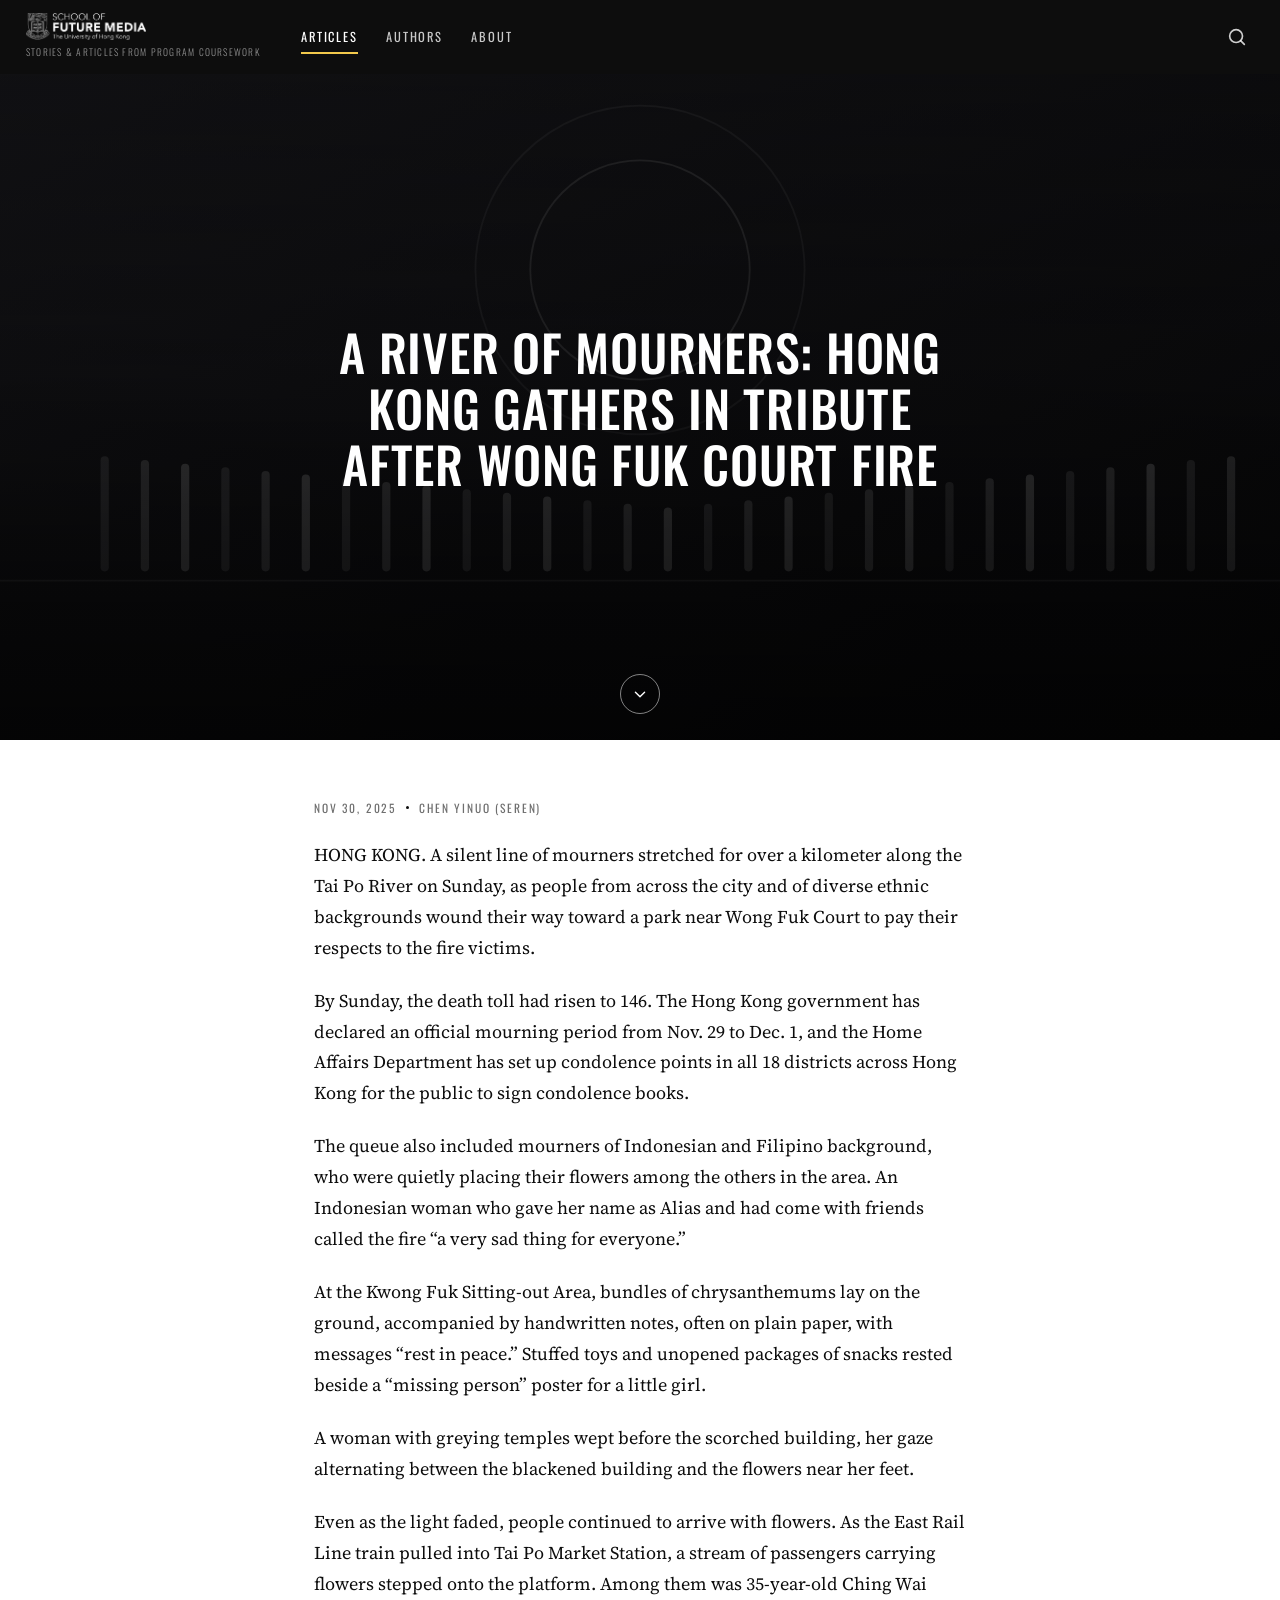
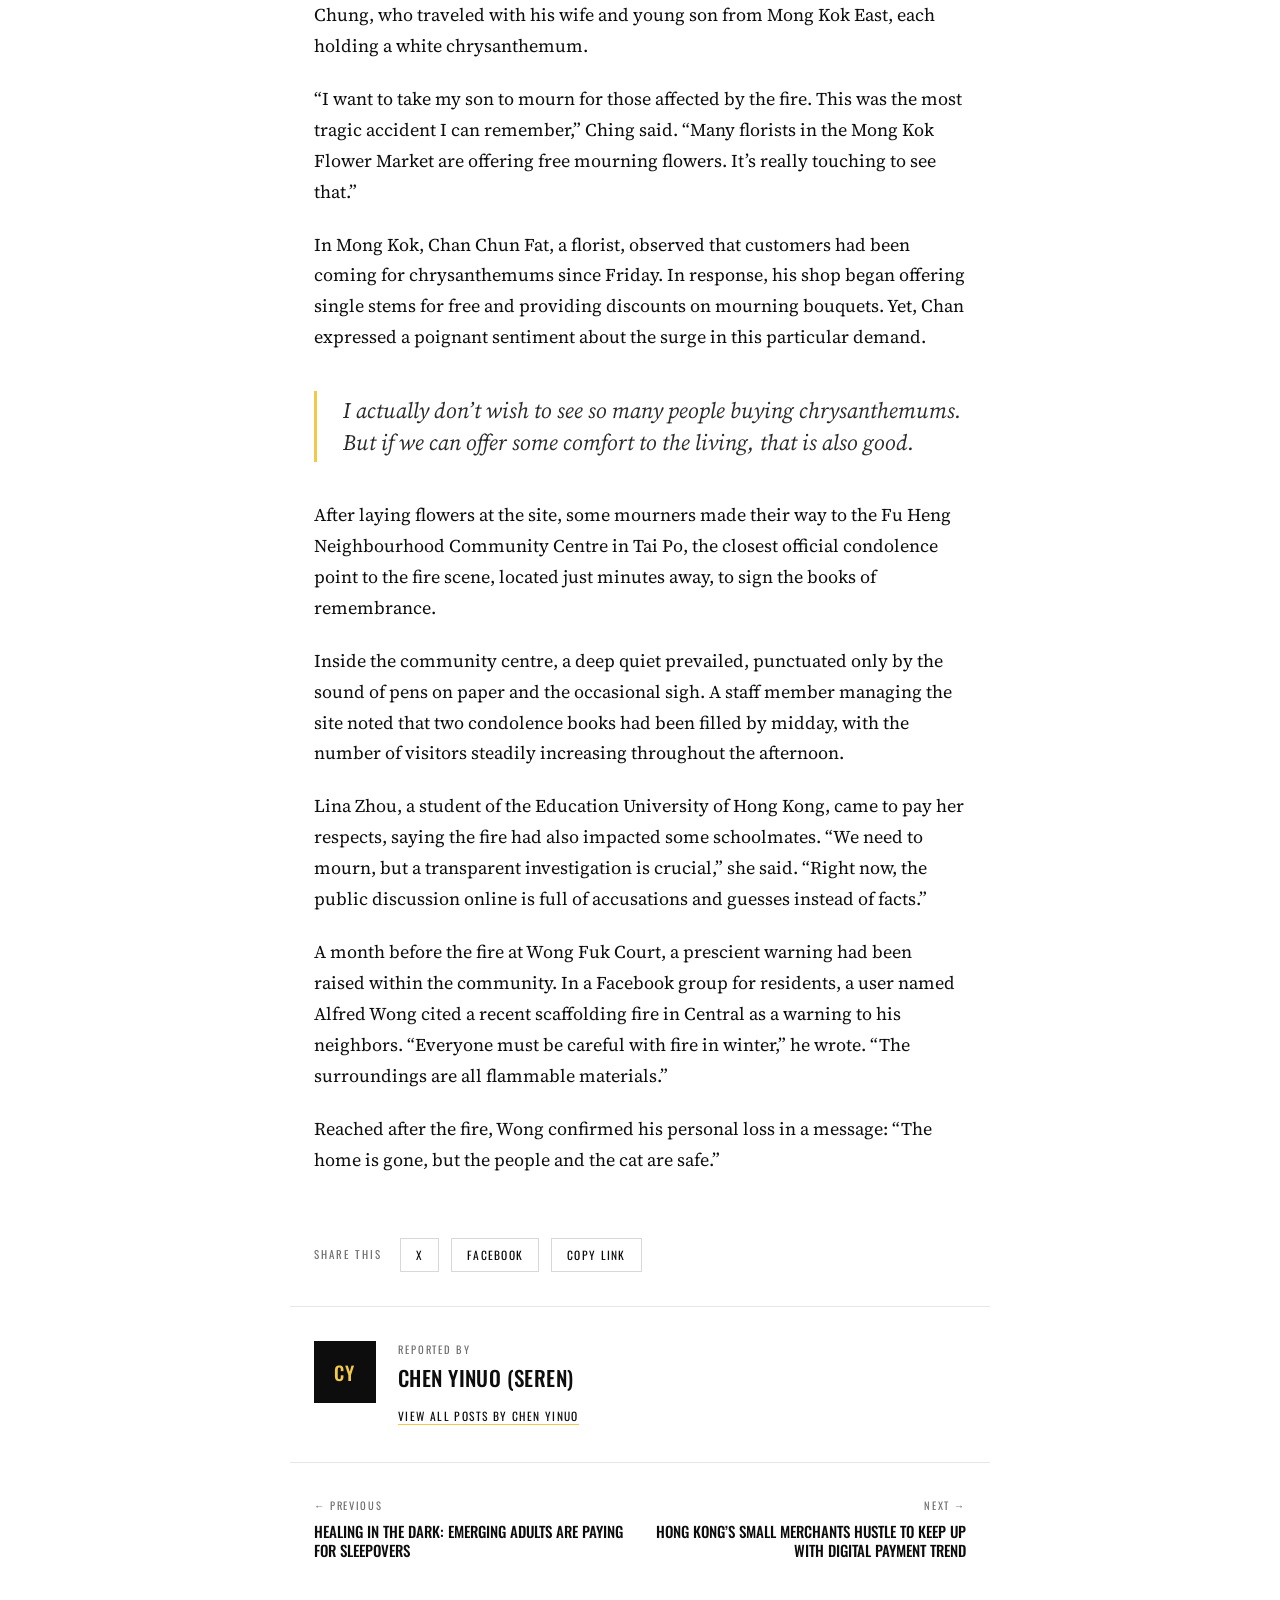
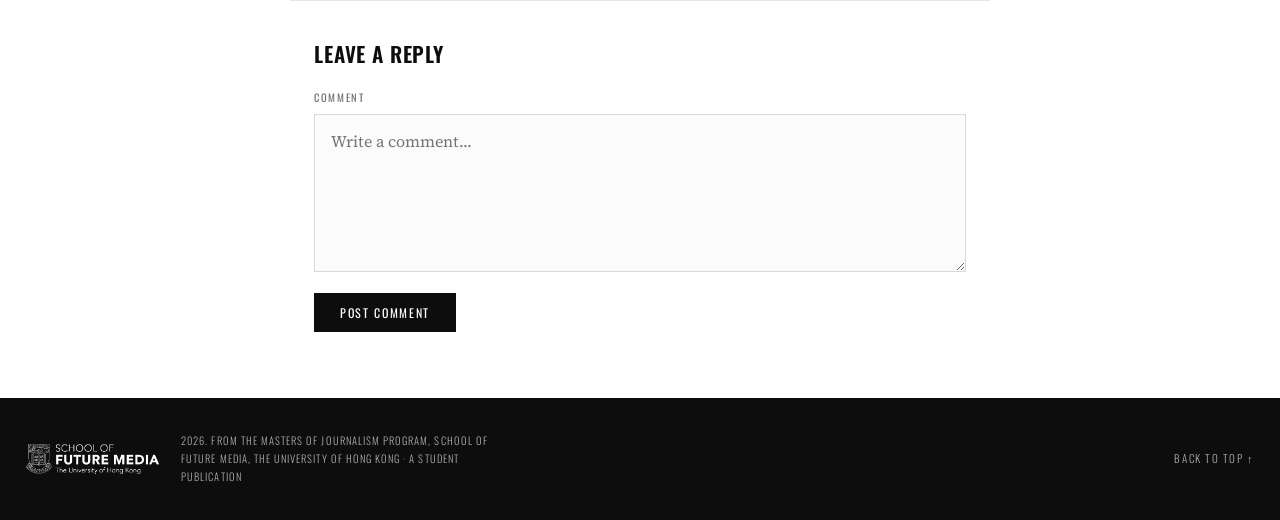
==== sfm-site/stories/fire.html @ 0f034060 "Add files via upload" ====
<!DOCTYPE html>
<html lang="en">
<head>
<meta charset="utf-8">
<meta name="viewport" content="width=device-width, initial-scale=1">
<title>A river of mourners: Hong Kong gathers in tribute after Wong Fuk Court fire &middot; Stories from SFM</title>
<link rel="preconnect" href="https://fonts.googleapis.com">
<link rel="preconnect" href="https://fonts.gstatic.com" crossorigin>
<link href="https://fonts.googleapis.com/css2?family=Oswald:wght@300;400;500;600;700&family=Source+Serif+4:opsz,wght@8..60,400;8..60,600&display=swap" rel="stylesheet">
<link rel="stylesheet" href="../style.css">
</head>
<body>

<a class="skip" href="#main">Skip to article</a>

<header class="topbar">
  <div class="topbar__inner">
    <a class="masthead" href="../index.html">
      <img class="masthead__logo" src="../img/sofm-logo-white.png"
           alt="School of Future Media, The University of Hong Kong">
      <span class="masthead__tag">Stories &amp; Articles from Program Coursework</span>
    </a>
    <nav class="nav" aria-label="Main">
      <a class="nav__link is-current" href="../articles.html" aria-current="page">Articles</a>
      <a class="nav__link" href="../authors.html">Authors</a>
      <a class="nav__link" href="../about.html">About</a>
    </nav>
    <button class="search" type="button" id="searchOpen" aria-label="Open search">
      <svg viewBox="0 0 24 24" fill="none" stroke="currentColor" stroke-width="1.8" aria-hidden="true">
        <circle cx="11" cy="11" r="7"/><path d="M20 20 L16.2 16.2" stroke-linecap="round"/>
      </svg>
    </button>
  </div>
</header>

<div class="modal" id="searchModal" role="dialog" aria-modal="true" aria-label="Search" hidden>
  <button class="modal__close" type="button" id="searchClose" aria-label="Close search">
    <svg viewBox="0 0 24 24" fill="none" stroke="currentColor" stroke-width="1.6" aria-hidden="true">
      <path d="M6 6 L18 18 M18 6 L6 18" stroke-linecap="round"/>
    </svg>
  </button>
  <div class="modal__inner">
    <label class="modal__label" for="searchField">Search this publication</label>
    <input class="modal__field" id="searchField" type="search" placeholder="Type and press enter" autocomplete="off">
  </div>
</div>

<main id="main">
<article>

  <header class="hero">
    <img class="hero__img" src="../img/fire.svg" alt="">
    <div class="hero__text">
      <h1 class="hero__title">A river of mourners: Hong Kong gathers in tribute after Wong Fuk Court fire</h1>
    </div>
    <a class="hero__cue" href="#body" aria-label="Scroll to article">
      <svg viewBox="0 0 24 24" fill="none" stroke="currentColor" stroke-width="1.5" aria-hidden="true">
        <path d="M7 10 L12 15 L17 10" stroke-linecap="round" stroke-linejoin="round"/>
      </svg>
    </a>
  </header>

  <div class="prose" id="body">

    <p class="prose__meta">
      <time datetime="2025-11-30">Nov 30, 2025</time>
      <span class="dot dot--dark"></span>
      Chen Yinuo (Seren)
    </p>

    <p class="lede">HONG KONG. A silent line of mourners stretched for over a kilometer along the Tai Po River on Sunday, as people from across the city and of diverse ethnic backgrounds wound their way toward a park near Wong Fuk Court to pay their respects to the fire victims.</p>

    <p>By Sunday, the death toll had risen to 146. The Hong Kong government has declared an official mourning period from Nov. 29 to Dec. 1, and the Home Affairs Department has set up condolence points in all 18 districts across Hong Kong for the public to sign condolence books.</p>

    <p>The queue also included mourners of Indonesian and Filipino background, who were quietly placing their flowers among the others in the area. An Indonesian woman who gave her name as Alias and had come with friends called the fire &ldquo;a very sad thing for everyone.&rdquo;</p>

    <p>At the Kwong Fuk Sitting-out Area, bundles of chrysanthemums lay on the ground, accompanied by handwritten notes, often on plain paper, with messages &ldquo;rest in peace.&rdquo; Stuffed toys and unopened packages of snacks rested beside a &ldquo;missing person&rdquo; poster for a little girl.</p>

    <p>A woman with greying temples wept before the scorched building, her gaze alternating between the blackened building and the flowers near her feet.</p>

    <p>Even as the light faded, people continued to arrive with flowers. As the East Rail Line train pulled into Tai Po Market Station, a stream of passengers carrying flowers stepped onto the platform. Among them was 35-year-old Ching Wai Chung, who traveled with his wife and young son from Mong Kok East, each holding a white chrysanthemum.</p>

    <p>&ldquo;I want to take my son to mourn for those affected by the fire. This was the most tragic accident I can remember,&rdquo; Ching said. &ldquo;Many florists in the Mong Kok Flower Market are offering free mourning flowers. It&rsquo;s really touching to see that.&rdquo;</p>

    <p>In Mong Kok, Chan Chun Fat, a florist, observed that customers had been coming for chrysanthemums since Friday. In response, his shop began offering single stems for free and providing discounts on mourning bouquets. Yet, Chan expressed a poignant sentiment about the surge in this particular demand.</p>

    <blockquote class="pull">
      <p>I actually don&rsquo;t wish to see so many people buying chrysanthemums. But if we can offer some comfort to the living, that is also good.</p>
    </blockquote>

    <p>After laying flowers at the site, some mourners made their way to the Fu Heng Neighbourhood Community Centre in Tai Po, the closest official condolence point to the fire scene, located just minutes away, to sign the books of remembrance.</p>

    <p>Inside the community centre, a deep quiet prevailed, punctuated only by the sound of pens on paper and the occasional sigh. A staff member managing the site noted that two condolence books had been filled by midday, with the number of visitors steadily increasing throughout the afternoon.</p>

    <p>Lina Zhou, a student of the Education University of Hong Kong, came to pay her respects, saying the fire had also impacted some schoolmates. &ldquo;We need to mourn, but a transparent investigation is crucial,&rdquo; she said. &ldquo;Right now, the public discussion online is full of accusations and guesses instead of facts.&rdquo;</p>

    <p>A month before the fire at Wong Fuk Court, a prescient warning had been raised within the community. In a Facebook group for residents, a user named Alfred Wong cited a recent scaffolding fire in Central as a warning to his neighbors. &ldquo;Everyone must be careful with fire in winter,&rdquo; he wrote. &ldquo;The surroundings are all flammable materials.&rdquo;</p>

    <p>Reached after the fire, Wong confirmed his personal loss in a message: &ldquo;The home is gone, but the people and the cat are safe.&rdquo;</p>

  </div>

  <div class="share">
    <span class="share__label">Share this</span>
    <a class="share__btn" href="#">X</a>
    <a class="share__btn" href="#">Facebook</a>
    <a class="share__btn" href="#">Copy link</a>
  </div>

  <aside class="byline">
    <div class="byline__avatar" aria-hidden="true">CY</div>
    <div class="byline__body">
      <p class="byline__kicker">Reported by</p>
      <h2 class="byline__name">Chen Yinuo (Seren)</h2>
      <a class="byline__link" href="../authors.html">View all posts by Chen Yinuo</a>
    </div>
  </aside>

  <nav class="adjacent" aria-label="More articles">
    <a class="adjacent__item" href="sleepover.html">
      <span class="adjacent__label">&larr; Previous</span>
      <span class="adjacent__title">Healing in the dark: emerging adults are paying for sleepovers</span>
    </a>
    <a class="adjacent__item adjacent__item--next" href="payments.html">
      <span class="adjacent__label">Next &rarr;</span>
      <span class="adjacent__title">Hong Kong&rsquo;s small merchants hustle to keep up with digital payment trend</span>
    </a>
  </nav>

  <section class="respond">
    <h2 class="respond__title">Leave a reply</h2>
    <label class="respond__label" for="comment">Comment</label>
    <textarea class="respond__field" id="comment" rows="5" placeholder="Write a comment..."></textarea>
    <button class="respond__btn" type="button">Post comment</button>
  </section>

</article>
</main>

<footer class="footer">
  <div class="footer__inner">
    <img class="footer__logo" src="../img/sofm-logo-white.png"
         alt="School of Future Media, The University of Hong Kong">
    <span class="footer__note">2026. From the Masters of Journalism Program, School of Future Media, The University of Hong Kong &middot; A student publication</span>
    <a class="footer__top" href="#main">Back to top &uarr;</a>
  </div>
</footer>

<script>
(function () {
  var modal = document.getElementById('searchModal');
  var field = document.getElementById('searchField');
  function open()  { modal.hidden = false; document.body.classList.add('is-locked'); field.focus(); }
  function close() { modal.hidden = true;  document.body.classList.remove('is-locked'); }
  document.getElementById('searchOpen').addEventListener('click', open);
  document.getElementById('searchClose').addEventListener('click', close);
  modal.addEventListener('click', function (e) { if (e.target === modal) close(); });
  document.addEventListener('keydown', function (e) { if (e.key === 'Escape' && !modal.hidden) close(); });
})();
</script>
</body>
</html>
---- sfm-site/style.css ----
/* ============================================================
   Stories from SFM — core stylesheet
   Sections: 1 tokens · 2 base · 3 topbar · 4 grid · 5 footer
   ============================================================ */

/* --- 1. Tokens ------------------------------------------- */

:root {
  --ink:        #0d0d0d;
  --ink-soft:   #1a1a1a;
  --paper:      #ffffff;
  --muted:      #6f6f6f;
  --accent:     #f2c94c;

  --display: "Oswald", "Arial Narrow", sans-serif;
  --body:    "Source Serif 4", Georgia, serif;

  --bar-h:   74px;
  --gap:     2px;
}

/* --- 2. Base --------------------------------------------- */

*, *::before, *::after { box-sizing: border-box; }

html { -webkit-text-size-adjust: 100%; }

body {
  margin: 0;
  background: var(--paper);
  color: var(--ink);
  font-family: var(--body);
  line-height: 1.6;
}

img { display: block; max-width: 100%; }
a { color: inherit; text-decoration: none; }

.visually-hidden {
  position: absolute;
  width: 1px; height: 1px;
  padding: 0; margin: -1px;
  overflow: hidden;
  clip: rect(0 0 0 0);
  white-space: nowrap;
}

.skip {
  position: absolute;
  left: 8px; top: -60px;
  z-index: 200;
  padding: 10px 16px;
  background: var(--accent);
  color: var(--ink);
  font-family: var(--display);
  font-size: 13px;
  letter-spacing: .08em;
  text-transform: uppercase;
  transition: top .15s;
}
.skip:focus { top: 8px; }

:focus-visible {
  outline: 2px solid var(--accent);
  outline-offset: 2px;
}

/* --- 3. Topbar ------------------------------------------- */

.topbar {
  position: fixed;
  inset: 0 0 auto 0;
  z-index: 100;
  height: var(--bar-h);
  background: var(--ink);
}

.topbar__inner {
  display: flex;
  align-items: center;
  gap: 40px;
  height: 100%;
  padding: 0 26px;
}

.masthead {
  flex: none;
  display: flex;
  flex-direction: column;
  align-items: flex-start;
  justify-content: center;
  gap: 5px;
}

.masthead__logo {
  height: 27px;
  width: auto;
}

.masthead__tag {
  font-family: var(--display);
  font-size: 9.5px;
  font-weight: 300;
  letter-spacing: .13em;
  text-transform: uppercase;
  color: rgba(255,255,255,.55);
  white-space: nowrap;
}

.nav {
  display: flex;
  align-items: center;
  gap: 28px;
  overflow-x: auto;
  scrollbar-width: none;
}
.nav::-webkit-scrollbar { display: none; }

.nav__link {
  position: relative;
  padding: 7px 0;
  color: rgba(255,255,255,.78);
  font-family: var(--display);
  font-size: 12.5px;
  font-weight: 400;
  letter-spacing: .15em;
  text-transform: uppercase;
  white-space: nowrap;
  transition: color .15s;
}

.nav__link::after {
  content: "";
  position: absolute;
  left: 0; right: 0; bottom: 0;
  height: 2px;
  background: var(--accent);
  transform: scaleX(0);
  transition: transform .18s;
}

.nav__link:hover { color: #fff; }
.nav__link:hover::after,
.nav__link.is-current::after { transform: scaleX(1); }
.nav__link.is-current { color: #fff; }

.search {
  margin-left: auto;
  flex: none;
  width: 34px; height: 34px;
  padding: 6px;
  border: 0;
  background: none;
  color: rgba(255,255,255,.8);
  cursor: pointer;
}
.search svg { width: 100%; height: 100%; }
.search:hover { color: #fff; }

/* --- 4. Grid --------------------------------------------- */

.grid {
  display: grid;
  grid-template-columns: repeat(12, 1fr);
  grid-auto-rows: 66px;
  gap: var(--gap);
  padding-top: var(--bar-h);
}

.card {
  position: relative;
  overflow: hidden;
  background: var(--ink-soft);
}

.card__img {
  width: 100%; height: 100%;
  object-fit: cover;
  transition: transform .5s ease;
}

.card::after {
  content: "";
  position: absolute;
  inset: 0;
  background: linear-gradient(
    to top,
    rgba(0,0,0,.88) 0%,
    rgba(0,0,0,.55) 32%,
    rgba(0,0,0,.08) 66%,
    rgba(0,0,0,0) 100%
  );
}

.card:hover .card__img { transform: scale(1.045); }

.card__text {
  position: absolute;
  left: 0; right: 0; bottom: 0;
  z-index: 2;
  padding: 18px 20px 16px;
  color: #fff;
}

.card__title {
  margin: 0;
  font-family: var(--display);
  font-size: 13px;
  font-weight: 500;
  line-height: 1.2;
  letter-spacing: .015em;
  text-transform: uppercase;
  text-wrap: balance;
}

.card__meta {
  display: flex;
  align-items: center;
  gap: 9px;
  margin: 10px 0 0;
  font-family: var(--display);
  font-size: 10.5px;
  font-weight: 300;
  letter-spacing: .12em;
  text-transform: uppercase;
  color: rgba(255,255,255,.82);
}

.dot {
  width: 3px; height: 3px;
  border-radius: 50%;
  background: var(--accent);
}

/* Mosaic rhythm — repeats every 6 cards so every row closes at full
   width. Rows per cycle: 8+4 · 6+6 · 6+6
   Row unit is 66px: standard tiles span 4 (264px), features span 5 (330px). */

.card:nth-child(6n+1) { grid-column: span 8; grid-row: span 5; }
.card:nth-child(6n+2) { grid-column: span 4; grid-row: span 5; }
.card:nth-child(6n+3) { grid-column: span 6; grid-row: span 4; }
.card:nth-child(6n+4) { grid-column: span 6; grid-row: span 4; }
.card:nth-child(6n+5) { grid-column: span 6; grid-row: span 4; }
.card:nth-child(6n+6) { grid-column: span 6; grid-row: span 4; }

.card:nth-child(6n+1) .card__title { font-size: 24px; }
.card:nth-child(6n+2) .card__title { font-size: 16px; }
.card:nth-child(6n+3) .card__title,
.card:nth-child(6n+4) .card__title,
.card:nth-child(6n+5) .card__title,
.card:nth-child(6n+6) .card__title { font-size: 18px; }

/* --- 5. Footer ------------------------------------------- */

.footer {
  margin-top: var(--gap);
  background: var(--ink);
  color: rgba(255,255,255,.66);
}

.footer__inner {
  display: flex;
  align-items: center;
  flex-wrap: wrap;
  gap: 22px;
  padding: 34px 26px;
}

.footer__logo { height: 30px; width: auto; }

.footer__note {
  max-width: 62ch;
  font-family: var(--display);
  font-size: 10.5px;
  font-weight: 300;
  line-height: 1.7;
  letter-spacing: .1em;
  text-transform: uppercase;
}

/* --- Responsive ------------------------------------------ */

@media (max-width: 1180px) {
  .card:nth-child(6n+1) .card__title { font-size: 20px; }
  .card:nth-child(6n+3) .card__title,
  .card:nth-child(6n+4) .card__title,
  .card:nth-child(6n+5) .card__title,
  .card:nth-child(6n+6) .card__title { font-size: 15.5px; }
  .card:nth-child(6n+2) .card__title { font-size: 14px; }
  .card__text { padding: 15px 16px 14px; }
}

@media (max-width: 880px) {
  .grid { grid-template-columns: repeat(2, 1fr); grid-auto-rows: 70px; }
  .grid > .card { grid-column: span 1; grid-row: span 4; }
  .card:nth-child(6n+1) { grid-column: span 2; grid-row: span 5; }
  .card:nth-child(6n+1) .card__title { font-size: 21px; }
  .card__title,
  .card:nth-child(6n+2) .card__title,
  .card:nth-child(6n+3) .card__title,
  .card:nth-child(6n+4) .card__title,
  .card:nth-child(6n+5) .card__title,
  .card:nth-child(6n+6) .card__title { font-size: 14px; }

  .topbar__inner { gap: 18px; padding: 0 16px; }
  .masthead__logo { height: 23px; }
  .masthead__tag { font-size: 8.5px; letter-spacing: .1em; }
  .nav { gap: 18px; }
  .nav__link { font-size: 11.5px; letter-spacing: .1em; }
}

@media (max-width: 560px) {
  .grid { grid-template-columns: 1fr; grid-auto-rows: 64px; }
  .grid > .card, .card:nth-child(6n+1) { grid-column: span 1; grid-row: span 4; }
  .card__text { padding: 16px 18px 15px; }
  .card__title,
  .card:nth-child(6n+1) .card__title,
  .card:nth-child(6n+2) .card__title,
  .card:nth-child(6n+3) .card__title,
  .card:nth-child(6n+4) .card__title,
  .card:nth-child(6n+5) .card__title,
  .card:nth-child(6n+6) .card__title { font-size: 16px; }

  .masthead__logo { height: 21px; }
  .masthead__tag { display: none; }
  .footer__inner { padding: 26px 18px; }
}

@media (prefers-reduced-motion: reduce) {
  * { transition: none !important; }
  .card:hover .card__img { transform: none; }
}

/* --- 6. Search modal ------------------------------------- */

body.is-locked { overflow: hidden; }

.modal {
  position: fixed;
  inset: 0;
  z-index: 300;
  display: flex;
  align-items: center;
  justify-content: center;
  padding: 24px;
  background: rgba(13,13,13,.96);
}
.modal[hidden] { display: none; }

.modal__inner { width: min(680px, 100%); }

.modal__label {
  display: block;
  margin-bottom: 14px;
  color: rgba(255,255,255,.6);
  font-family: var(--display);
  font-size: 11px;
  font-weight: 300;
  letter-spacing: .18em;
  text-transform: uppercase;
}

.modal__field {
  width: 100%;
  padding: 12px 0;
  border: 0;
  border-bottom: 2px solid rgba(255,255,255,.35);
  background: none;
  color: #fff;
  font-family: var(--display);
  font-size: 26px;
  font-weight: 300;
  letter-spacing: .02em;
}
.modal__field::placeholder { color: rgba(255,255,255,.3); }
.modal__field:focus {
  outline: none;
  border-bottom-color: var(--accent);
}

.modal__close {
  position: absolute;
  top: 18px; right: 20px;
  width: 38px; height: 38px;
  padding: 7px;
  border: 0;
  background: none;
  color: rgba(255,255,255,.75);
  cursor: pointer;
}
.modal__close svg { width: 100%; height: 100%; }
.modal__close:hover { color: #fff; }

/* --- 7. Pagination --------------------------------------- */

.pager {
  display: flex;
  align-items: center;
  justify-content: space-between;
  flex-wrap: wrap;
  gap: 16px;
  padding: 46px 26px;
}

.pager__label {
  font-family: var(--display);
  font-size: 11px;
  font-weight: 300;
  letter-spacing: .16em;
  text-transform: uppercase;
  color: var(--muted);
}

.pager__link {
  position: relative;
  padding-bottom: 5px;
  font-family: var(--display);
  font-size: 13px;
  font-weight: 500;
  letter-spacing: .14em;
  text-transform: uppercase;
}

.pager__link::after {
  content: "";
  position: absolute;
  left: 0; right: 0; bottom: 0;
  height: 2px;
  background: var(--accent);
  transform: scaleX(1);
  transform-origin: left;
  transition: transform .18s;
}
.pager__link:hover::after { transform: scaleX(.35); }

/* --- 8. Footer additions --------------------------------- */

.footer__top {
  margin-left: auto;
  font-family: var(--display);
  font-size: 11px;
  font-weight: 300;
  letter-spacing: .14em;
  text-transform: uppercase;
  color: rgba(255,255,255,.66);
}
.footer__top:hover { color: #fff; }

@media (max-width: 560px) {
  .pager { padding: 34px 18px; }
  .footer__top { margin-left: 0; }
  .modal__field { font-size: 20px; }
}

/* --- 9. Article hero ------------------------------------- */

.hero {
  position: relative;
  height: 74vh;
  min-height: 420px;
  margin-top: var(--bar-h);
  overflow: hidden;
  background: var(--ink-soft);
}

.hero__img {
  width: 100%; height: 100%;
  object-fit: cover;
}

.hero::after {
  content: "";
  position: absolute;
  inset: 0;
  background: linear-gradient(
    to bottom,
    rgba(0,0,0,.42) 0%,
    rgba(0,0,0,.30) 45%,
    rgba(0,0,0,.62) 100%
  );
}

.hero__text {
  position: absolute;
  inset: 0;
  z-index: 2;
  display: flex;
  align-items: center;
  justify-content: center;
  padding: 40px 24px;
}

.hero__title {
  max-width: 900px;
  margin: 0;
  color: #fff;
  font-family: var(--display);
  font-size: clamp(26px, 4.2vw, 50px);
  font-weight: 500;
  line-height: 1.12;
  letter-spacing: .015em;
  text-align: center;
  text-transform: uppercase;
  text-wrap: balance;
}

.hero__cue {
  position: absolute;
  left: 50%; bottom: 26px;
  z-index: 3;
  display: grid;
  place-items: center;
  width: 40px; height: 40px;
  margin-left: -20px;
  border: 1px solid rgba(255,255,255,.5);
  border-radius: 50%;
  color: #fff;
  animation: cue 2.4s ease-in-out infinite;
}
.hero__cue svg { width: 22px; height: 22px; }
.hero__cue:hover { border-color: var(--accent); color: var(--accent); }

@keyframes cue {
  0%, 100% { transform: translateY(0); }
  50%      { transform: translateY(6px); }
}

/* --- 10. Article body ------------------------------------ */

.prose {
  max-width: 700px;
  margin: 0 auto;
  padding: 58px 24px 10px;
  font-size: 18px;
  line-height: 1.72;
}

.prose__meta {
  display: flex;
  align-items: center;
  gap: 10px;
  margin: 0 0 34px;
  font-family: var(--display);
  font-size: 11.5px;
  font-weight: 400;
  letter-spacing: .16em;
  text-transform: uppercase;
  color: var(--muted);
}

.dot--dark { background: var(--ink); }

.prose h2 {
  margin: 46px 0 16px;
  font-family: var(--display);
  font-size: 25px;
  font-weight: 600;
  line-height: 1.22;
  letter-spacing: .005em;
}
.prose h2:first-of-type { margin-top: 0; }

.prose p { margin: 0 0 22px; }

.prose a {
  border-bottom: 1px solid var(--accent);
}

.pull {
  margin: 38px 0;
  padding: 4px 0 4px 26px;
  border-left: 3px solid var(--accent);
}
.pull p {
  margin: 0;
  font-size: 22px;
  font-style: italic;
  line-height: 1.42;
  color: #2a2a2a;
}

.figure {
  margin: 38px 0;
}
.figure img { width: 100%; }

.figure figcaption {
  margin-top: 10px;
  font-size: 13.5px;
  font-style: italic;
  line-height: 1.55;
  color: var(--muted);
}

.figure--right {
  float: right;
  width: 45%;
  margin: 8px 0 24px 30px;
}

.prose::after { content: ""; display: block; clear: both; }

/* --- 11. Share, byline, adjacent, respond ---------------- */

.share,
.byline,
.adjacent,
.respond {
  max-width: 700px;
  margin: 0 auto;
  padding-left: 24px;
  padding-right: 24px;
}

.share {
  display: flex;
  align-items: center;
  flex-wrap: wrap;
  gap: 12px;
  padding-top: 30px;
  padding-bottom: 34px;
  border-bottom: 1px solid #e6e6e6;
}

.share__label {
  margin-right: 6px;
  font-family: var(--display);
  font-size: 11px;
  font-weight: 400;
  letter-spacing: .18em;
  text-transform: uppercase;
  color: var(--muted);
}

.share__btn {
  padding: 7px 15px;
  border: 1px solid #d8d8d8;
  font-family: var(--display);
  font-size: 11.5px;
  font-weight: 400;
  letter-spacing: .11em;
  text-transform: uppercase;
  transition: background .15s, border-color .15s, color .15s;
}
.share__btn:hover {
  border-color: var(--ink);
  background: var(--ink);
  color: #fff;
}

.byline {
  display: flex;
  gap: 22px;
  padding-top: 34px;
  padding-bottom: 34px;
  border-bottom: 1px solid #e6e6e6;
}

.byline__avatar {
  flex: none;
  display: grid;
  place-items: center;
  width: 62px; height: 62px;
  background: var(--ink);
  color: var(--accent);
  font-family: var(--display);
  font-size: 19px;
  font-weight: 500;
  letter-spacing: .06em;
}

.byline__kicker {
  margin: 0 0 3px;
  font-family: var(--display);
  font-size: 10.5px;
  font-weight: 400;
  letter-spacing: .18em;
  text-transform: uppercase;
  color: var(--muted);
}

.byline__name {
  margin: 0 0 8px;
  font-family: var(--display);
  font-size: 21px;
  font-weight: 500;
  letter-spacing: .02em;
  text-transform: uppercase;
}

.byline__bio {
  margin: 0 0 10px;
  font-size: 15.5px;
  line-height: 1.6;
  color: #3a3a3a;
}

.byline__link {
  font-family: var(--display);
  font-size: 11.5px;
  font-weight: 400;
  letter-spacing: .12em;
  text-transform: uppercase;
  border-bottom: 1px solid var(--accent);
}

.adjacent {
  display: flex;
  gap: 28px;
  padding-top: 34px;
  padding-bottom: 40px;
}

.adjacent__item {
  flex: 1 1 0;
  min-width: 0;
}
.adjacent__item--next { text-align: right; }

.adjacent__label {
  display: block;
  margin-bottom: 8px;
  font-family: var(--display);
  font-size: 10.5px;
  font-weight: 400;
  letter-spacing: .16em;
  text-transform: uppercase;
  color: var(--muted);
}

.adjacent__title {
  display: block;
  font-family: var(--display);
  font-size: 15px;
  font-weight: 500;
  line-height: 1.28;
  text-transform: uppercase;
}
.adjacent__item:hover .adjacent__title { color: #000; text-decoration: underline; text-underline-offset: 3px; }

.respond {
  padding-top: 36px;
  padding-bottom: 64px;
  border-top: 1px solid #e6e6e6;
}

.respond__title {
  margin: 0 0 18px;
  font-family: var(--display);
  font-size: 21px;
  font-weight: 600;
  letter-spacing: .04em;
  text-transform: uppercase;
}

.respond__label {
  display: block;
  margin-bottom: 8px;
  font-family: var(--display);
  font-size: 10.5px;
  font-weight: 400;
  letter-spacing: .16em;
  text-transform: uppercase;
  color: var(--muted);
}

.respond__field {
  width: 100%;
  padding: 14px 16px;
  border: 1px solid #d8d8d8;
  background: #fbfbfb;
  font-family: var(--body);
  font-size: 16px;
  line-height: 1.6;
  resize: vertical;
}
.respond__field:focus {
  outline: none;
  border-color: var(--ink);
  background: #fff;
}

.respond__btn {
  margin-top: 14px;
  padding: 11px 26px;
  border: 0;
  background: var(--ink);
  color: #fff;
  font-family: var(--display);
  font-size: 12px;
  font-weight: 400;
  letter-spacing: .14em;
  text-transform: uppercase;
  cursor: pointer;
  transition: background .15s;
}
.respond__btn:hover { background: #333; }

@media (max-width: 680px) {
  .hero { height: 60vh; min-height: 340px; }
  .prose { padding-top: 40px; font-size: 17px; }
  .prose h2 { font-size: 21px; margin-top: 36px; }
  .pull p { font-size: 18px; }
  .figure--right { float: none; width: 100%; margin: 30px 0; }
  .adjacent { flex-direction: column; gap: 22px; }
  .adjacent__item--next { text-align: left; }
  .byline { flex-direction: column; gap: 16px; }
}

@media (prefers-reduced-motion: reduce) {
  .hero__cue { animation: none; }
}

/* --- 12. Interior pages ---------------------------------- */

/* No banner: content begins directly under the fixed bar, the way
   the grid does on the home page. */

.prose--page {
  padding-top: calc(var(--bar-h) + 60px);
  padding-bottom: 70px;
}

.prose__h1 {
  margin: 0 0 26px;
  font-family: var(--display);
  font-size: 34px;
  font-weight: 600;
  line-height: 1.1;
  letter-spacing: .01em;
  text-transform: uppercase;
}

/* --- 13. Authors ----------------------------------------- */

.people {
  display: grid;
  grid-template-columns: repeat(auto-fill, minmax(280px, 1fr));
  gap: 1px;
  max-width: 1400px;
  margin: 0 auto 70px;
  padding: calc(var(--bar-h) + 1px) 26px 1px;
  background: #e6e6e6;
  border-top: 1px solid #e6e6e6;
}

.person {
  padding: 30px 28px 32px;
  background: #fff;
}

.person__avatar {
  display: grid;
  place-items: center;
  width: 54px; height: 54px;
  margin-bottom: 18px;
  background: var(--ink);
  color: var(--accent);
  font-family: var(--display);
  font-size: 17px;
  font-weight: 500;
  letter-spacing: .06em;
}

.person__name {
  margin: 0 0 9px;
  font-family: var(--display);
  font-size: 20px;
  font-weight: 500;
  letter-spacing: .02em;
  text-transform: uppercase;
}

.person__bio {
  margin: 0 0 14px;
  font-size: 15.5px;
  line-height: 1.6;
  color: #3a3a3a;
}

.person__link {
  font-family: var(--display);
  font-size: 11px;
  font-weight: 400;
  letter-spacing: .14em;
  text-transform: uppercase;
  color: var(--muted);
  border-bottom: 1px solid var(--accent);
}
.person__link:hover { color: var(--ink); }

/* --- 14. Standalone page prose --------------------------- */

.prose--page {
  padding-top: 0;
  padding-bottom: 70px;
}

/* The opening paragraph sits at body size. It leads by position,
   not by being set larger than everything after it. */
.lede { margin-bottom: 22px; }

@media (max-width: 680px) {
  .people { padding-left: 18px; padding-right: 18px; }
  .prose--page { padding-top: calc(var(--bar-h) + 38px); }
  .prose__h1 { font-size: 27px; }
}

/* --- 15. References list --------------------------------- */

.refs {
  margin: 0 0 26px;
  padding-left: 20px;
  font-size: 14.5px;
  line-height: 1.6;
  color: #444;
}
.refs li { margin-bottom: 12px; }

/* Author card links */
.person__bio a { border-bottom: 1px solid #ddd; }
.person__bio a:hover { border-bottom-color: var(--accent); }

/* --- 16. About page photo -------------------------------- */

.about-photo {
  width: 100%;
  height: auto;
  /* one blank line of space before the text that follows */
  margin: 0 0 31px;
}
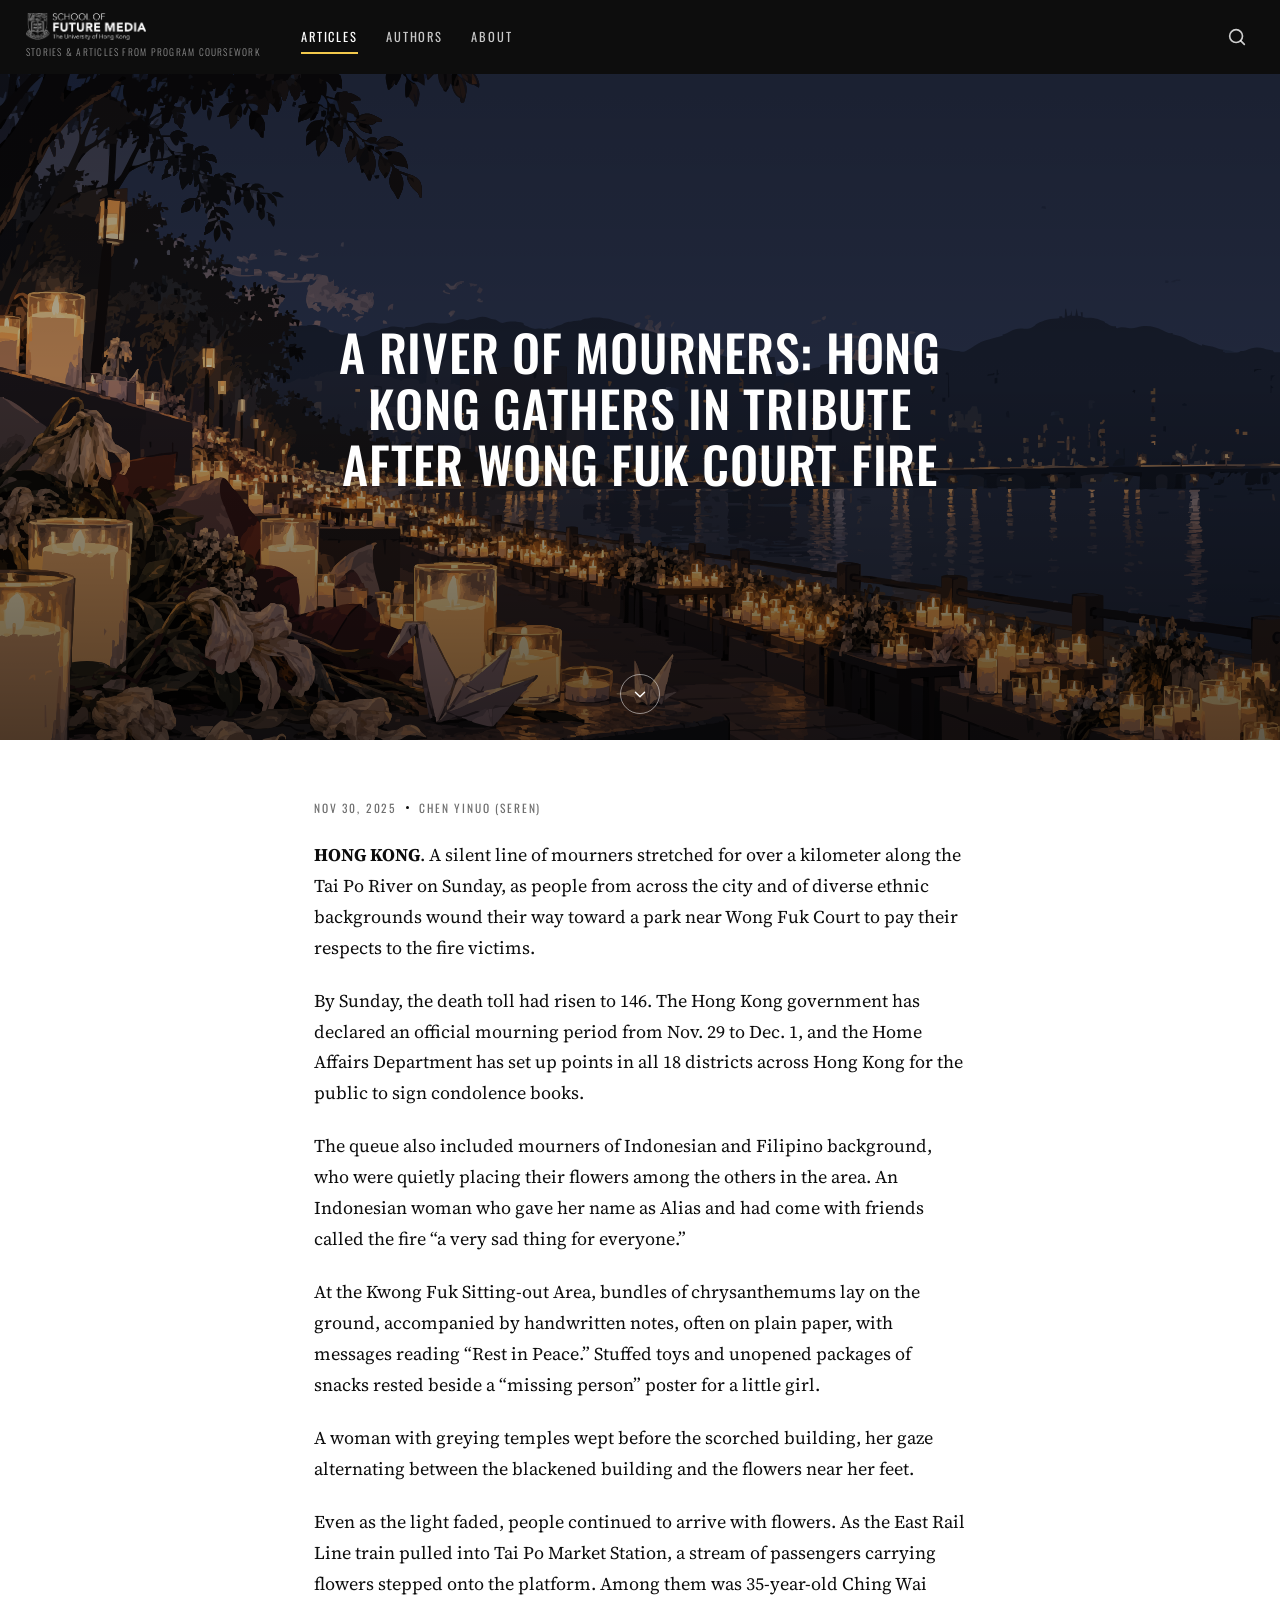
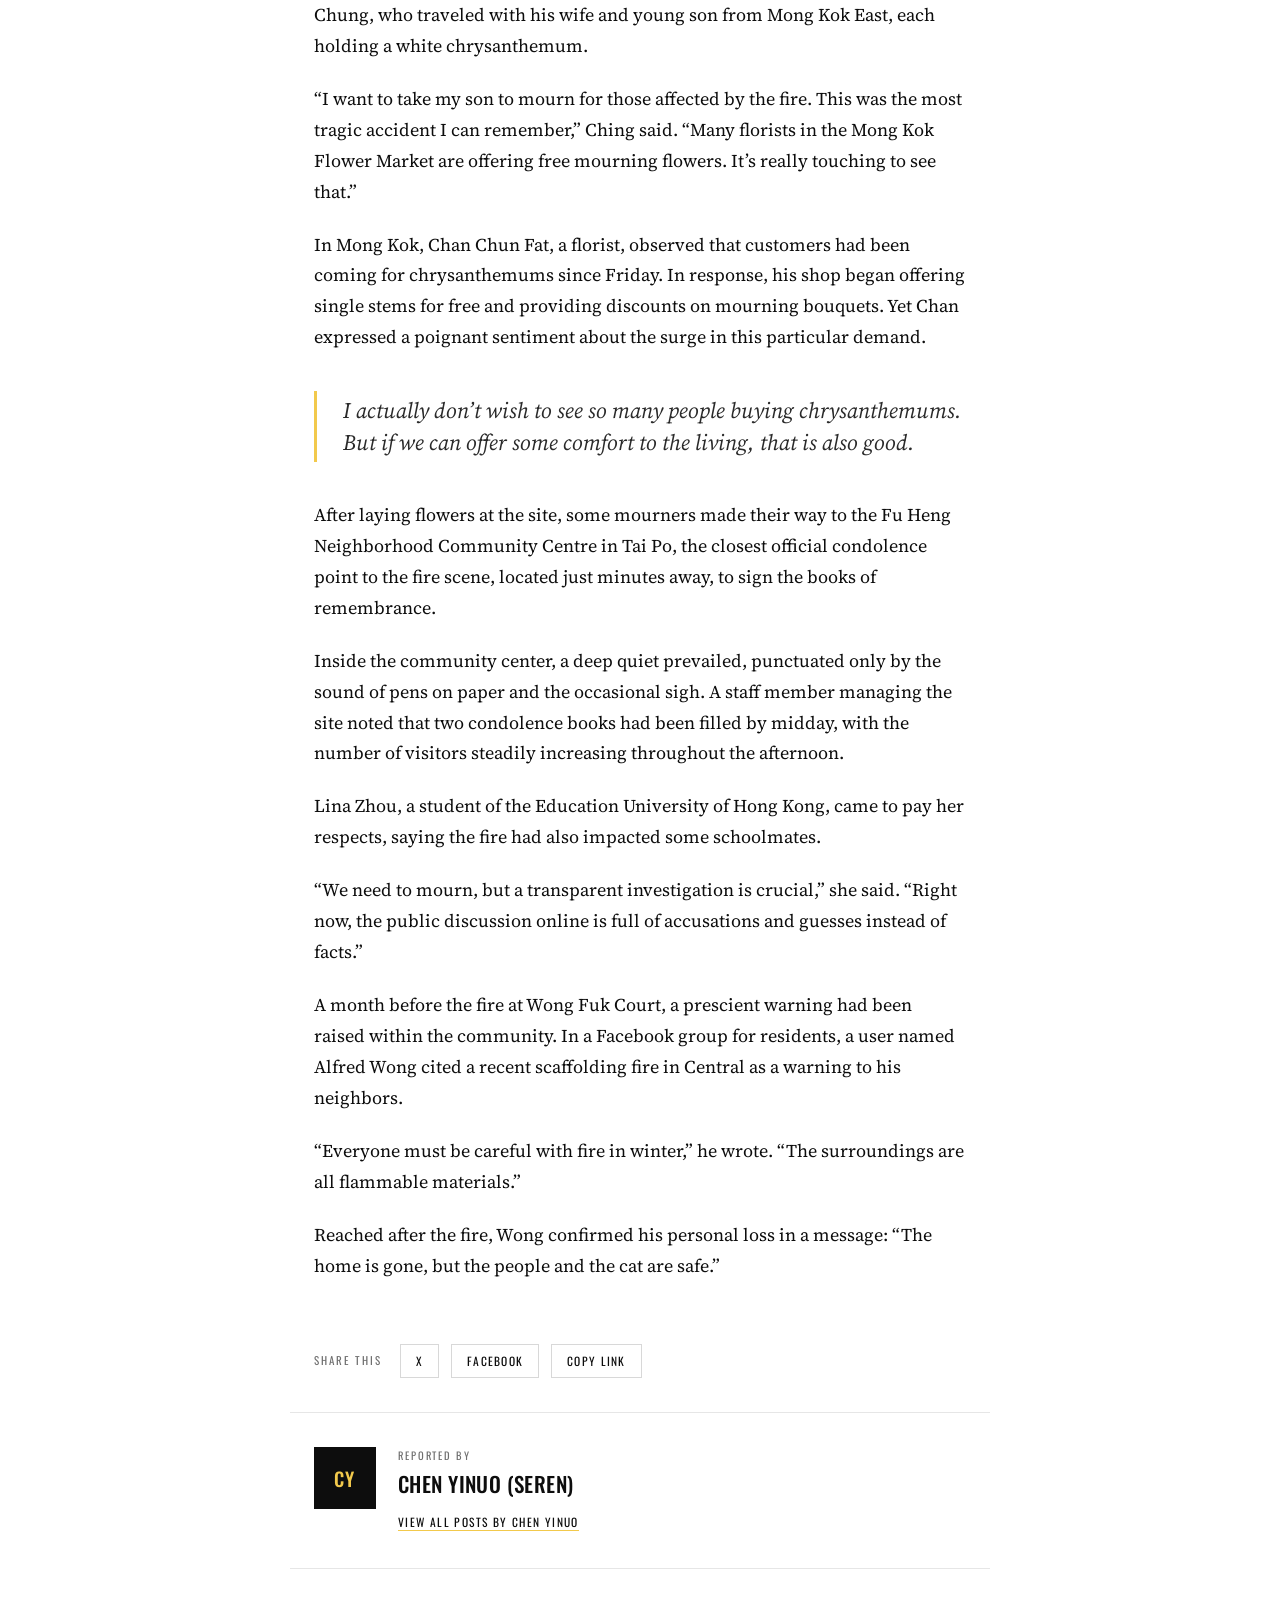
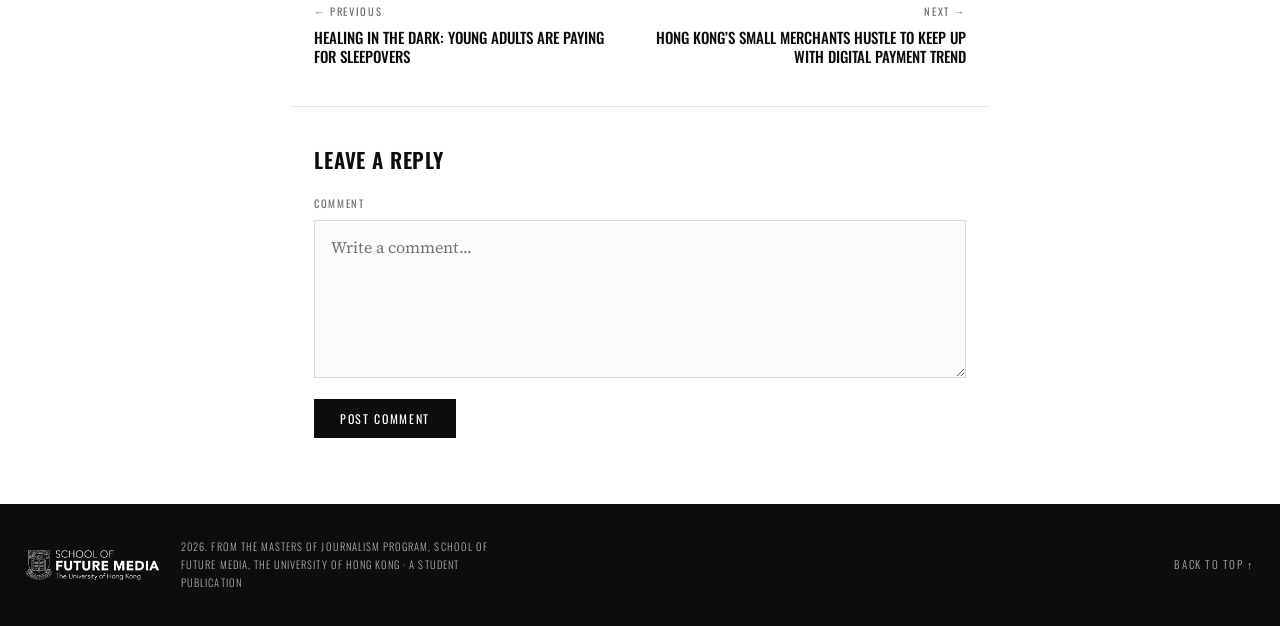
==== commit 3226bbaf: "Add files via upload" ====
--- a/sfm-site/stories/fire.html
+++ b/sfm-site/stories/fire.html
@@ -51,7 +51,7 @@
   <header class="hero">
     <img class="hero__img" src="../img/fire.svg" alt="">
     <div class="hero__text">
-      <h1 class="hero__title">A river of mourners: Hong Kong gathers in tribute after Wong Fuk Court fire</h1>
+      <h1 class="hero__title">A River of Mourners: Hong Kong gathers in tribute after Wong Fuk Court fire</h1>
     </div>
     <a class="hero__cue" href="#body" aria-label="Scroll to article">
       <svg viewBox="0 0 24 24" fill="none" stroke="currentColor" stroke-width="1.5" aria-hidden="true">
@@ -68,13 +68,13 @@
       Chen Yinuo (Seren)
     </p>
 
-    <p class="lede">HONG KONG. A silent line of mourners stretched for over a kilometer along the Tai Po River on Sunday, as people from across the city and of diverse ethnic backgrounds wound their way toward a park near Wong Fuk Court to pay their respects to the fire victims.</p>
+    <p class="lede"><strong>HONG KONG</strong>. A silent line of mourners stretched for over a kilometer along the Tai Po River on Sunday, as people from across the city and of diverse ethnic backgrounds wound their way toward a park near Wong Fuk Court to pay their respects to the fire victims.</p>
 
-    <p>By Sunday, the death toll had risen to 146. The Hong Kong government has declared an official mourning period from Nov. 29 to Dec. 1, and the Home Affairs Department has set up condolence points in all 18 districts across Hong Kong for the public to sign condolence books.</p>
+    <p>By Sunday, the death toll had risen to 146. The Hong Kong government has declared an official mourning period from Nov. 29 to Dec. 1, and the Home Affairs Department has set up points in all 18 districts across Hong Kong for the public to sign condolence books.</p>
 
     <p>The queue also included mourners of Indonesian and Filipino background, who were quietly placing their flowers among the others in the area. An Indonesian woman who gave her name as Alias and had come with friends called the fire &ldquo;a very sad thing for everyone.&rdquo;</p>
 
-    <p>At the Kwong Fuk Sitting-out Area, bundles of chrysanthemums lay on the ground, accompanied by handwritten notes, often on plain paper, with messages &ldquo;rest in peace.&rdquo; Stuffed toys and unopened packages of snacks rested beside a &ldquo;missing person&rdquo; poster for a little girl.</p>
+    <p>At the Kwong Fuk Sitting-out Area, bundles of chrysanthemums lay on the ground, accompanied by handwritten notes, often on plain paper, with messages reading &ldquo;Rest in Peace.&rdquo; Stuffed toys and unopened packages of snacks rested beside a &ldquo;missing person&rdquo; poster for a little girl.</p>
 
     <p>A woman with greying temples wept before the scorched building, her gaze alternating between the blackened building and the flowers near her feet.</p>
 
@@ -82,19 +82,23 @@
 
     <p>&ldquo;I want to take my son to mourn for those affected by the fire. This was the most tragic accident I can remember,&rdquo; Ching said. &ldquo;Many florists in the Mong Kok Flower Market are offering free mourning flowers. It&rsquo;s really touching to see that.&rdquo;</p>
 
-    <p>In Mong Kok, Chan Chun Fat, a florist, observed that customers had been coming for chrysanthemums since Friday. In response, his shop began offering single stems for free and providing discounts on mourning bouquets. Yet, Chan expressed a poignant sentiment about the surge in this particular demand.</p>
+    <p>In Mong Kok, Chan Chun Fat, a florist, observed that customers had been coming for chrysanthemums since Friday. In response, his shop began offering single stems for free and providing discounts on mourning bouquets. Yet Chan expressed a poignant sentiment about the surge in this particular demand.</p>
 
     <blockquote class="pull">
       <p>I actually don&rsquo;t wish to see so many people buying chrysanthemums. But if we can offer some comfort to the living, that is also good.</p>
     </blockquote>
 
-    <p>After laying flowers at the site, some mourners made their way to the Fu Heng Neighbourhood Community Centre in Tai Po, the closest official condolence point to the fire scene, located just minutes away, to sign the books of remembrance.</p>
+    <p>After laying flowers at the site, some mourners made their way to the Fu Heng Neighborhood Community Centre in Tai Po, the closest official condolence point to the fire scene, located just minutes away, to sign the books of remembrance.</p>
 
-    <p>Inside the community centre, a deep quiet prevailed, punctuated only by the sound of pens on paper and the occasional sigh. A staff member managing the site noted that two condolence books had been filled by midday, with the number of visitors steadily increasing throughout the afternoon.</p>
+    <p>Inside the community center, a deep quiet prevailed, punctuated only by the sound of pens on paper and the occasional sigh. A staff member managing the site noted that two condolence books had been filled by midday, with the number of visitors steadily increasing throughout the afternoon.</p>
 
-    <p>Lina Zhou, a student of the Education University of Hong Kong, came to pay her respects, saying the fire had also impacted some schoolmates. &ldquo;We need to mourn, but a transparent investigation is crucial,&rdquo; she said. &ldquo;Right now, the public discussion online is full of accusations and guesses instead of facts.&rdquo;</p>
+    <p>Lina Zhou, a student of the Education University of Hong Kong, came to pay her respects, saying the fire had also impacted some schoolmates.</p>
 
-    <p>A month before the fire at Wong Fuk Court, a prescient warning had been raised within the community. In a Facebook group for residents, a user named Alfred Wong cited a recent scaffolding fire in Central as a warning to his neighbors. &ldquo;Everyone must be careful with fire in winter,&rdquo; he wrote. &ldquo;The surroundings are all flammable materials.&rdquo;</p>
+    <p>&ldquo;We need to mourn, but a transparent investigation is crucial,&rdquo; she said. &ldquo;Right now, the public discussion online is full of accusations and guesses instead of facts.&rdquo;</p>
+
+    <p>A month before the fire at Wong Fuk Court, a prescient warning had been raised within the community. In a Facebook group for residents, a user named Alfred Wong cited a recent scaffolding fire in Central as a warning to his neighbors.</p>
+
+    <p>&ldquo;Everyone must be careful with fire in winter,&rdquo; he wrote. &ldquo;The surroundings are all flammable materials.&rdquo;</p>
 
     <p>Reached after the fire, Wong confirmed his personal loss in a message: &ldquo;The home is gone, but the people and the cat are safe.&rdquo;</p>
 
@@ -119,7 +123,7 @@
   <nav class="adjacent" aria-label="More articles">
     <a class="adjacent__item" href="sleepover.html">
       <span class="adjacent__label">&larr; Previous</span>
-      <span class="adjacent__title">Healing in the dark: emerging adults are paying for sleepovers</span>
+      <span class="adjacent__title">Healing in the dark: young adults are paying for sleepovers</span>
     </a>
     <a class="adjacent__item adjacent__item--next" href="payments.html">
       <span class="adjacent__label">Next &rarr;</span>
--- a/sfm-site/style.css
+++ b/sfm-site/style.css
@@ -817,7 +817,7 @@
    the grid does on the home page. */
 
 .prose--page {
-  padding-top: calc(var(--bar-h) + 60px);
+  padding-top: calc(var(--bar-h) + 52px);
   padding-bottom: 70px;
 }
 
@@ -890,11 +890,9 @@
 .person__link:hover { color: var(--ink); }
 
 /* --- 14. Standalone page prose --------------------------- */
-
-.prose--page {
-  padding-top: 0;
-  padding-bottom: 70px;
-}
+/* Spacing for .prose--page lives in section 12. Do not redeclare
+   padding-top here: the later rule wins and the content slides up
+   under the fixed top bar. */
 
 /* The opening paragraph sits at body size. It leads by position,
    not by being set larger than everything after it. */
